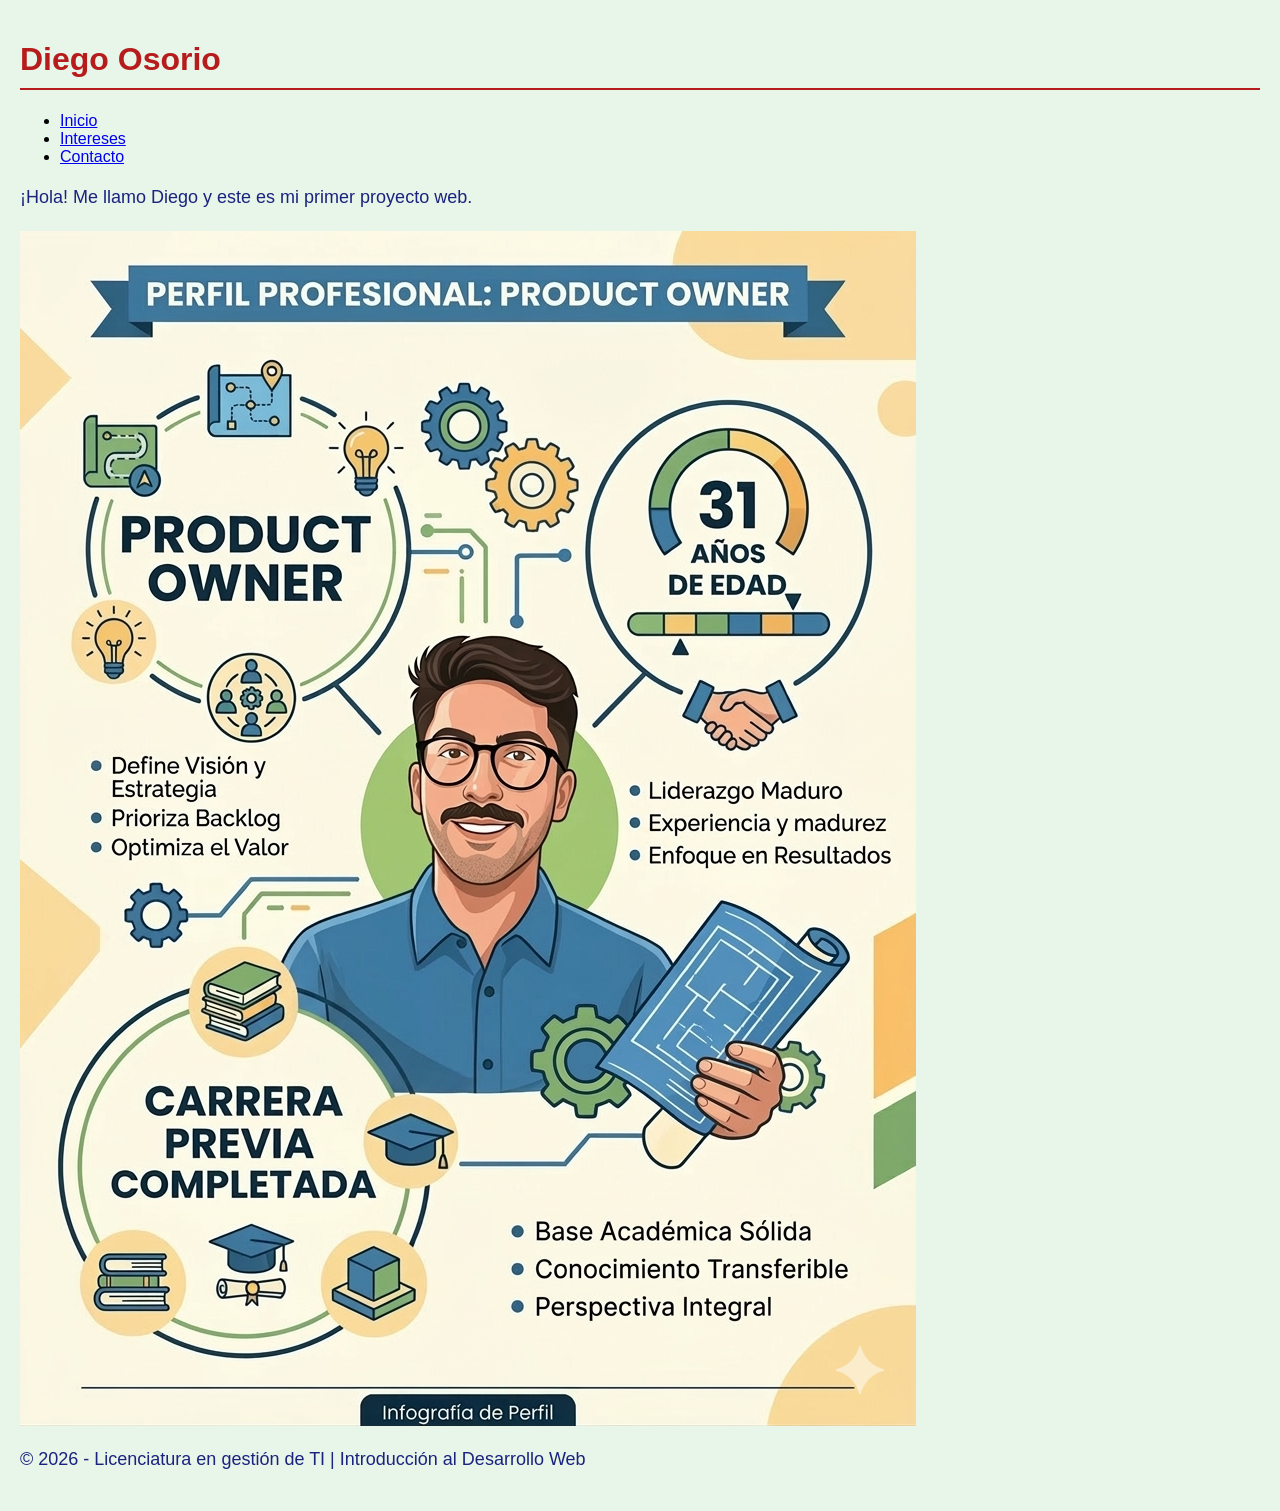
==== index.html @ 935025ee "Configuración de identidad y primer commit" ====
<!DOCTYPE html>
<html lang="es">
<head>
    <meta charset="UTF-8">
    <meta name="viewport" content="width=device-width, initial-scale=1.0">
    <title>Mi Sitio Personal - Diego Osorio</title>
    <link rel="stylesheet" href="Estilos/css1.css">
</head>
<body>

    <header>
        <h1>Diego Osorio</h1>
        <nav>
            <ul>
                <li><a href="index.html">Inicio</a></li>
                <li><a href="intereses.html">Intereses</a></li>
                <li><a href="contacto.html">Contacto</a></li>
            </ul>
        </nav>
    </header>

    <main>
        <section class="perfil">
            <p>¡Hola! Me llamo Diego y este es mi primer proyecto web.</p>
            
            <div class="infografia-container">
                <img src="img/Gemini_Generated_Image_7zk25h7zk25h7zk2 - copia.png" alt="Mi Infografía Personal" class="infografia">
            </div>
        </section>
    </main>

    <footer>
        <p>© 2026 - Licenciatura en gestión de TI | Introducción al Desarrollo Web</p>
    </footer>

</body>
</html>
---- Estilos/css1.css ----
/* css1.css */

body {
    /* Un verde muy claro o un gris verdoso para no cansar la vista */
    background-color: #e8f5e9; 
    font-family: Arial, Helvetica, sans-serif;
    margin: 0;
    padding: 20px;
}

h1 {
    /* Un rojo más sobrio (tipo granate) */
    color: #b71c1c; 
    font-size: 32px;
    border-bottom: 2px solid #b71c1c;
    padding-bottom: 10px;
}

p {
    /* Un azul oscuro, casi marino, que se lee perfecto sobre el verde claro */
    color: #1a237e; 
    font-size: 18px;
    line-height: 1.5; /* Mejora mucho la lectura */
}

/* Para que la imagen no se rompa */
img {
    max-width: 100%;
    height: auto;
    display: block;
    margin: 20px 0;
}
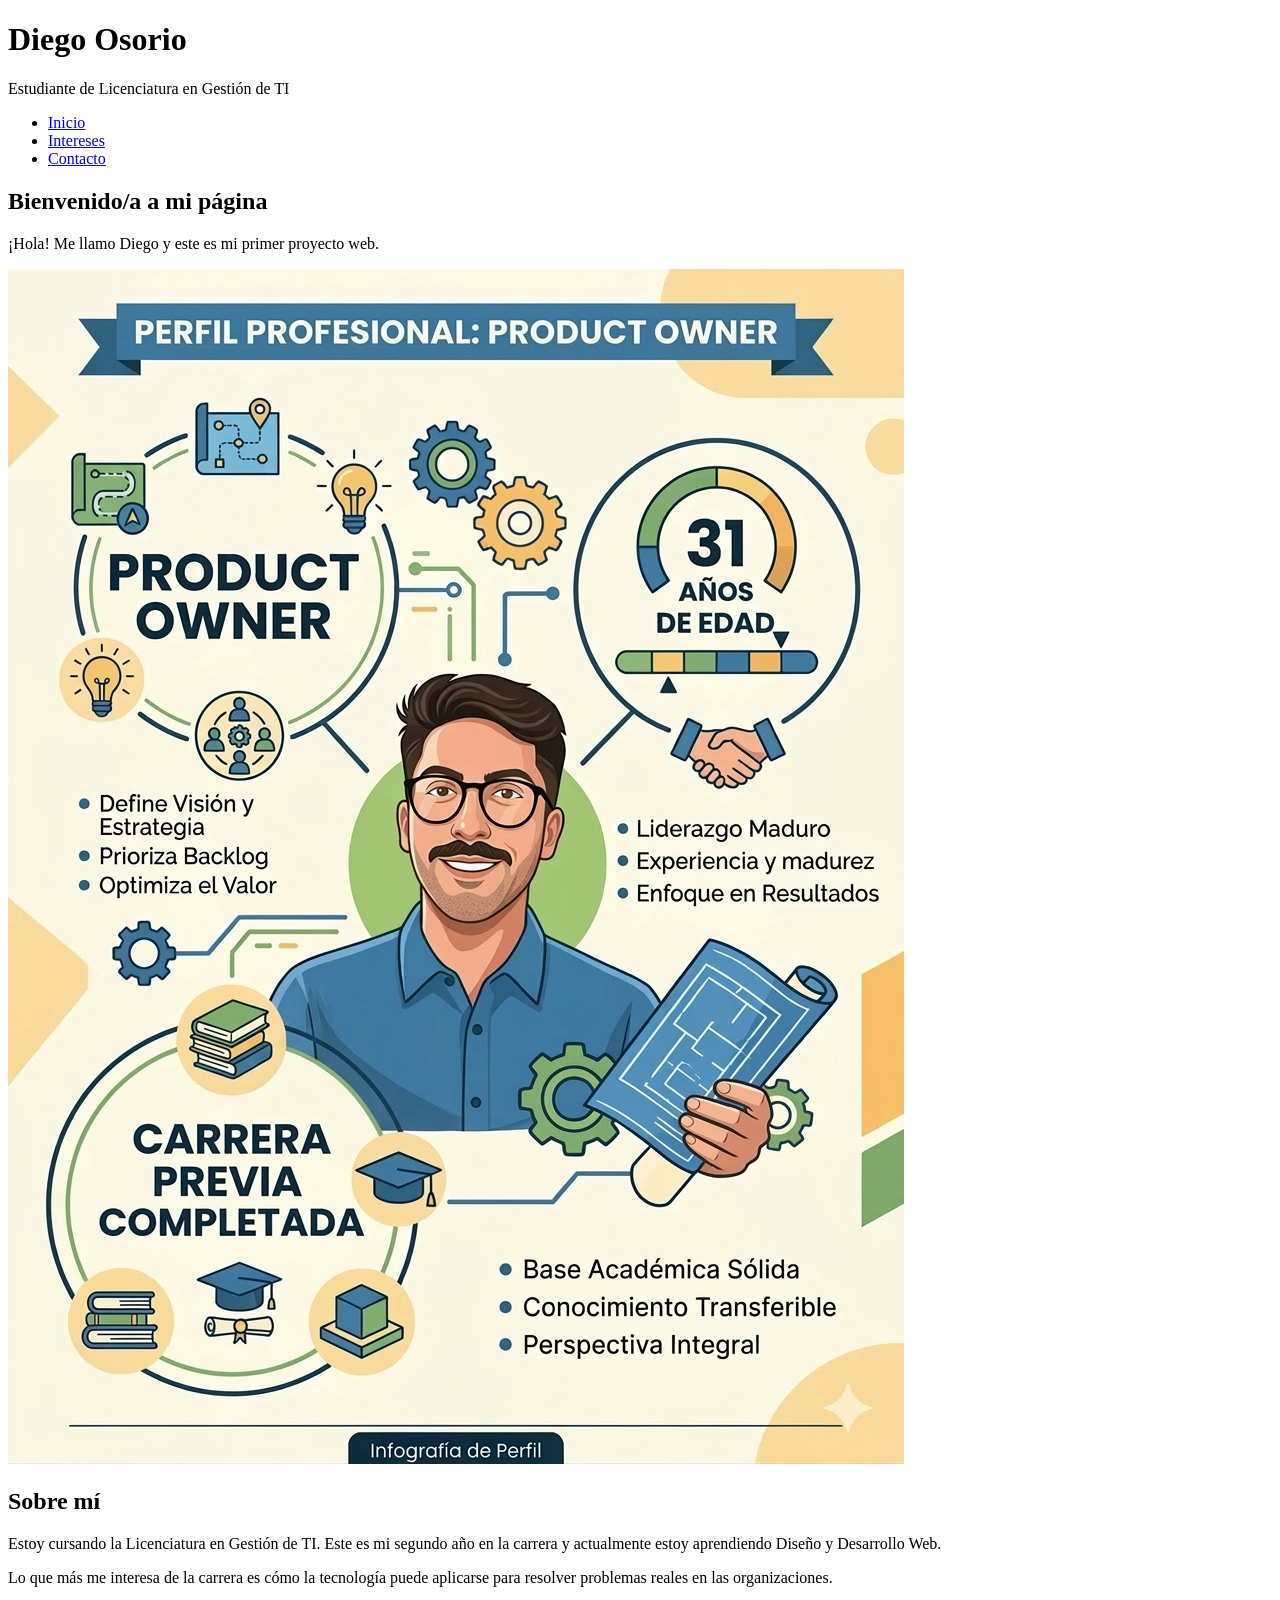
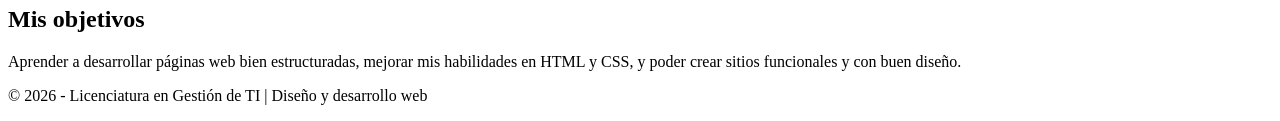
==== commit 05653df3: "Add files via upload nueva versión" ====
--- a/index.html
+++ b/index.html
@@ -4,12 +4,12 @@
     <meta charset="UTF-8">
     <meta name="viewport" content="width=device-width, initial-scale=1.0">
     <title>Mi Sitio Personal - Diego Osorio</title>
-    <link rel="stylesheet" href="Estilos/css1.css">
+    <link rel="stylesheet" href="css1.css">
 </head>
 <body>
-
     <header>
         <h1>Diego Osorio</h1>
+        <p class="subtitulo">Estudiante de Licenciatura en Gestión de TI</p>
         <nav>
             <ul>
                 <li><a href="index.html">Inicio</a></li>
@@ -19,20 +19,35 @@
         </nav>
     </header>
 
-    <main>
-        <section class="perfil">
+    <main class="contenedor">
+
+        <section class="bloque perfil">
+            <h2>Bienvenido/a a mi página</h2>
             <p>¡Hola! Me llamo Diego y este es mi primer proyecto web.</p>
-            
             <div class="infografia-container">
-                <img src="img/Gemini_Generated_Image_7zk25h7zk25h7zk2 - copia.png" alt="Mi Infografía Personal" class="infografia">
+                <img src="infografia.png" alt="Mi Infografía Personal" class="infografia">
             </div>
         </section>
+
+        <section class="bloque">
+            <h2>Sobre mí</h2>
+            <p>Estoy cursando la Licenciatura en Gestión de TI. Este es mi segundo año
+            en la carrera y actualmente estoy aprendiendo Diseño y Desarrollo Web.</p>
+            <p>Lo que más me interesa de la carrera es cómo la tecnología puede
+            aplicarse para resolver problemas reales en las organizaciones.</p>
+        </section>
+
+        <section class="bloque">
+            <h2>Mis objetivos</h2>
+            <p>Aprender a desarrollar páginas web bien estructuradas, mejorar mis
+            habilidades en HTML y CSS, y poder crear sitios funcionales y con
+            buen diseño.</p>
+        </section>
+
     </main>
 
-    <footer>
-        <p>© 2026 - Licenciatura en gestión de TI | Introducción al Desarrollo Web</p>
+    <footer class="footer">
+        <p>© 2026 - Licenciatura en Gestión de TI | Diseño y desarrollo web</p>
     </footer>
-
 </body>
 </html>
-
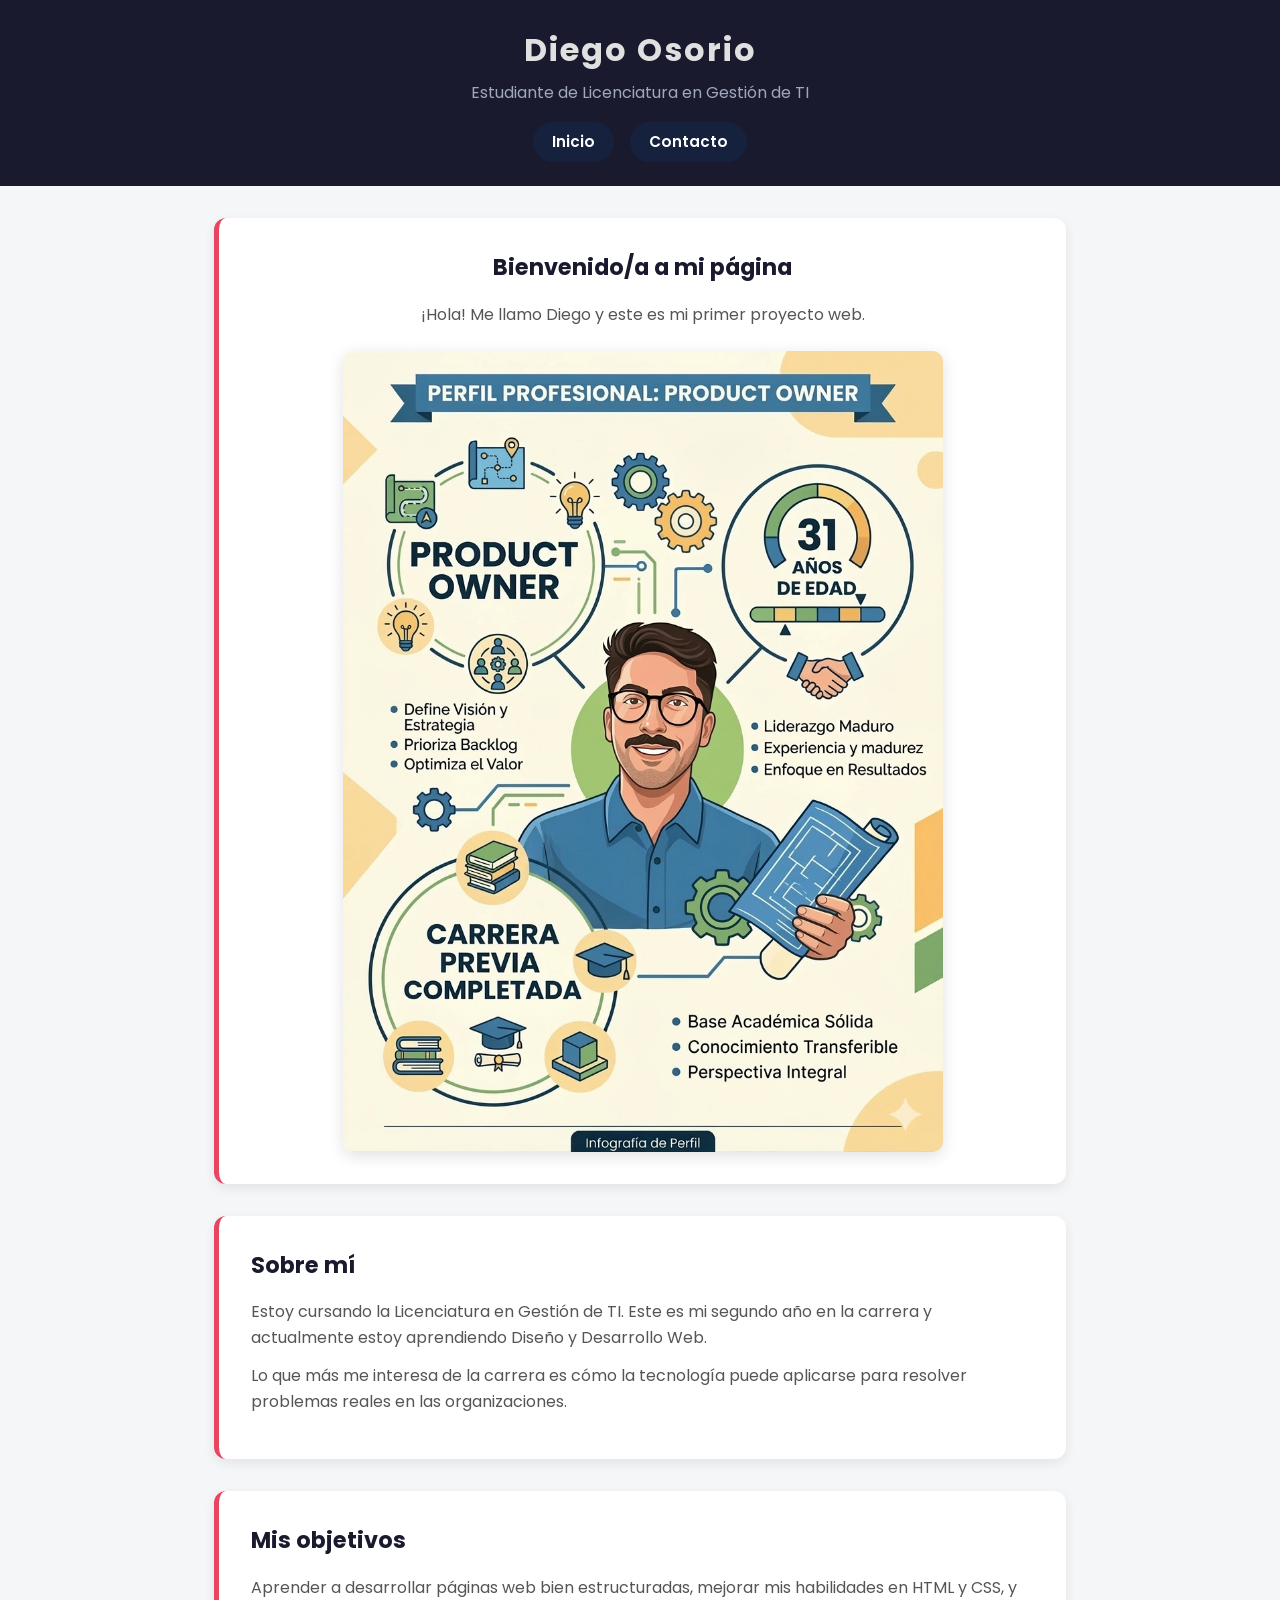
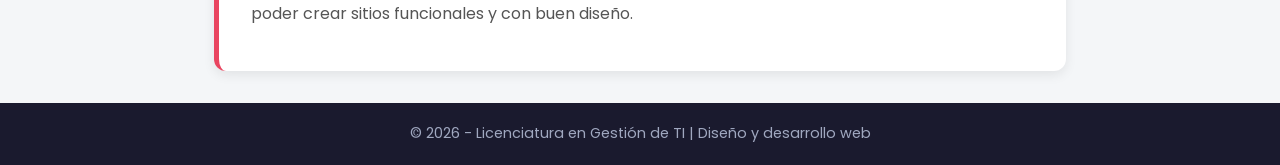
==== commit af2ad109: "Remove 'Intereses' link from navigation" ====
--- a/index.html
+++ b/index.html
@@ -13,7 +13,6 @@
         <nav>
             <ul>
                 <li><a href="index.html">Inicio</a></li>
-                <li><a href="intereses.html">Intereses</a></li>
                 <li><a href="contacto.html">Contacto</a></li>
             </ul>
         </nav>
--- a/css1.css
+++ b/css1.css
@@ -0,0 +1,257 @@
+/* =============================================
+   IMPORTAR FUENTE DE GOOGLE (Clase 3 - Tipografía)
+   ============================================= */
+@import url('https://fonts.googleapis.com/css2?family=Poppins:wght@400;600;700&display=swap');
+
+/* =============================================
+   RESET Y BASE
+   ============================================= */
+* {
+    margin: 0;
+    padding: 0;
+    box-sizing: border-box;
+}
+
+body {
+    font-family: 'Poppins', sans-serif;
+    font-size: 1em;           /* Unidad relativa - Clase 4 */
+    background-color: #f4f6f8;
+    color: #333333;
+    line-height: 1.6;
+}
+
+/* =============================================
+   IMÁGENES ADAPTABLES (Clase 4 - Responsive)
+   ============================================= */
+img {
+    max-width: 100%;
+    height: auto;
+    display: block;
+}
+
+/* =============================================
+   HEADER (Flexbox - Clase 4)
+   ============================================= */
+header {
+    background-color: #1a1a2e;   /* Azul oscuro - transmite confianza y profesionalismo */
+    color: #ffffff;
+    padding: 1.5rem 2rem;
+    text-align: center;
+}
+
+header h1 {
+    font-size: 2rem;             /* Unidad relativa rem - Clase 4 */
+    font-weight: 700;
+    letter-spacing: 2px;
+    color: #e0e0e0;
+}
+
+header .subtitulo {
+    font-size: 1rem;
+    color: #a0a8c0;
+    margin-top: 0.3rem;
+    margin-bottom: 1rem;
+}
+
+/* =============================================
+   NAVEGACIÓN (Flexbox - Clase 4)
+   ============================================= */
+nav ul {
+    list-style: none;
+    display: flex;               /* FLEXBOX - Clase 4 */
+    justify-content: center;     /* justify-content - Clase 4 */
+    gap: 1rem;
+    flex-wrap: wrap;             /* flex-wrap - Clase 4 */
+}
+
+nav ul li a {
+    text-decoration: none;
+    color: #ffffff;
+    background-color: #16213e;
+    padding: 0.5rem 1.2rem;
+    border-radius: 25px;
+    font-size: 0.95rem;
+    font-weight: 600;
+    transition: background-color 0.3s ease;
+    display: inline-block;
+}
+
+nav ul li a:hover {
+    background-color: #e94560;   /* Rojo/coral - dinamismo */
+}
+
+/* =============================================
+   CONTENEDOR PRINCIPAL (Flexbox - Clase 4)
+   ============================================= */
+.contenedor {
+    display: flex;               /* FLEXBOX - Clase 4 */
+    flex-direction: column;      /* flex-direction - Clase 4 */
+    align-items: center;         /* align-items - Clase 4 */
+    gap: 2rem;
+    max-width: 900px;
+    margin: 2rem auto;
+    padding: 0 1.5rem;
+}
+
+/* =============================================
+   SECCIONES / BLOQUES (Gestalt proximidad - Clase 5)
+   ============================================= */
+.bloque {
+    background-color: #ffffff;
+    border-radius: 12px;
+    padding: 2rem;
+    width: 100%;
+    box-shadow: 0 4px 12px rgba(0, 0, 0, 0.08);
+    border-left: 5px solid #e94560;  /* Principio figura-fondo - Clase 5 */
+}
+
+.bloque h2 {
+    font-size: 1.4rem;
+    color: #1a1a2e;
+    margin-bottom: 1rem;
+    font-weight: 700;
+}
+
+.bloque p {
+    font-size: 1rem;
+    color: #555555;
+    margin-bottom: 0.8rem;
+}
+
+.bloque ul {
+    list-style: none;
+    padding: 0;
+}
+
+.bloque ul li {
+    padding: 0.4rem 0;
+    color: #555555;
+    font-size: 1rem;
+    padding-left: 1.2rem;
+    position: relative;
+}
+
+.bloque ul li::before {
+    content: "▸";
+    position: absolute;
+    left: 0;
+    color: #e94560;
+}
+
+/* =============================================
+   PERFIL E IMAGEN
+   ============================================= */
+.perfil {
+    text-align: center;
+}
+
+.infografia-container {
+    margin-top: 1.5rem;
+    display: flex;
+    justify-content: center;
+}
+
+.infografia {
+    width: 100%;
+    max-width: 600px;
+    border-radius: 10px;
+    box-shadow: 0 4px 16px rgba(0, 0, 0, 0.12);
+}
+
+/* =============================================
+   FORMULARIO DE CONTACTO
+   ============================================= */
+form {
+    display: flex;
+    flex-direction: column;
+    gap: 1rem;
+}
+
+form label {
+    font-size: 0.95rem;
+    font-weight: 600;
+    color: #1a1a2e;
+}
+
+form input,
+form textarea {
+    padding: 0.7rem 1rem;
+    border: 2px solid #d0d0d0;
+    border-radius: 8px;
+    font-size: 1rem;
+    font-family: 'Poppins', sans-serif;
+    transition: border-color 0.3s ease;
+    width: 100%;
+}
+
+form input:focus,
+form textarea:focus {
+    border-color: #e94560;
+    outline: none;
+}
+
+form button {
+    padding: 0.8rem 2rem;
+    background-color: #e94560;
+    color: #ffffff;
+    border: none;
+    border-radius: 25px;
+    font-size: 1rem;
+    font-weight: 600;
+    cursor: pointer;
+    font-family: 'Poppins', sans-serif;
+    transition: background-color 0.3s ease;
+    align-self: flex-start;
+}
+
+form button:hover {
+    background-color: #1a1a2e;
+}
+
+/* =============================================
+   FOOTER
+   ============================================= */
+.footer {
+    background-color: #1a1a2e;
+    color: #a0a8c0;
+    text-align: center;
+    padding: 1.2rem;
+    font-size: 0.9rem;
+    margin-top: 2rem;
+}
+
+/* =============================================
+   MEDIA QUERIES - RESPONSIVE (Clase 4 y 5)
+   @media max-width para móviles
+   ============================================= */
+@media (max-width: 600px) {
+    header h1 {
+        font-size: 1.5rem;
+    }
+
+    header .subtitulo {
+        font-size: 0.9rem;
+    }
+
+    nav ul {
+        flex-direction: column;
+        align-items: center;
+    }
+
+    .contenedor {
+        padding: 0 1rem;
+        margin: 1rem auto;
+    }
+
+    .bloque {
+        padding: 1.2rem;
+    }
+
+    .bloque h2 {
+        font-size: 1.2rem;
+    }
+
+    form button {
+        align-self: stretch;
+    }
+}
